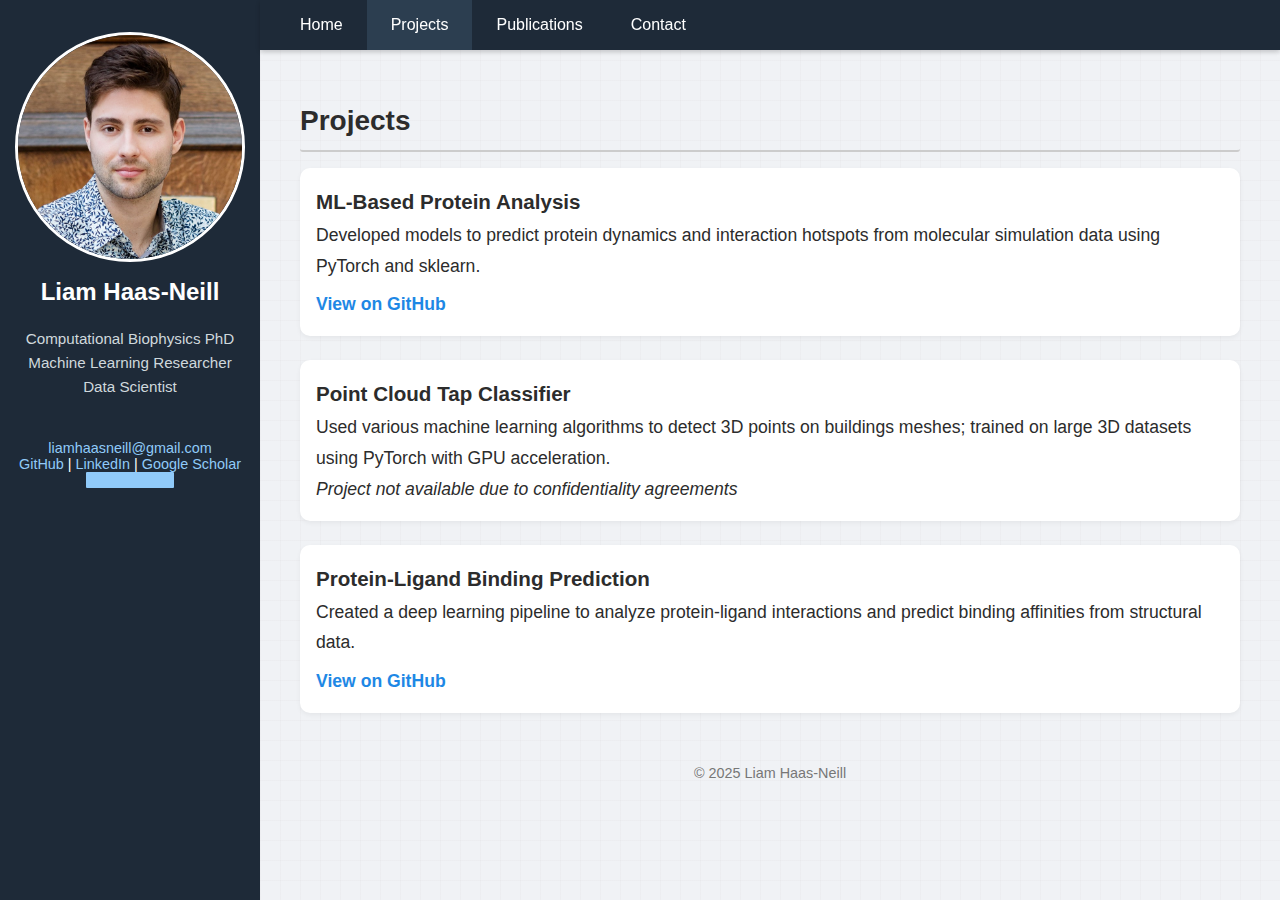
==== projects.html @ 7df63f53 "Add files via upload" ====
<!DOCTYPE html>
<html lang="en">
<head>
  <meta charset="UTF-8" />
  <meta name="viewport" content="width=device-width, initial-scale=1.0"/>
  <title>Projects | Liam Haas-Neill</title>
  <link rel="stylesheet" href="style.css" />
  <script src="script.js" defer></script>
</head>
<body>
<nav class="navbar">
  <a href="index.html">About</a>
  <a href="projects.html">Projects</a>
  <a href="publications.html">Publications</a>
</nav>
  <div class="sidebar">
    <img src="images/profile.png" alt="Profile photo" class="profile-pic"/>
    <h1>Liam Haas-Neill</h1>
    <ul class="titles">
      <li>Computational Biophysics PhD</li>
      <li>Machine Learning Researcher</li>
      <li>Data Scientist</li>
    </ul>

    <div class="contact-info">
      <p><a href="mailto:liamhaasneill@gmail.com">liamhaasneill@gmail.com</a></p>
      <p>
        <a href="https://github.com/liamhn" target="_blank">GitHub</a> |
        <a href="https://linkedin.com/in/liamhaasneill" target="_blank">LinkedIn</a> |
        <a href="https://scholar.google.com/citations?user=Box_NB0AAAAJ&hl=en" target="_blank">Google Scholar</a>
      </p>
      <a class="resume-button" href="documents/LiamHaasNeillFullCV_11-04-2025.pdf" target="_blank" download>Download CV</a>
    </div>
  </div>

  <nav class="navbar">
    <a href="index.html">Home</a>
    <a href="projects.html" class="active">Projects</a>
    <a href="publications.html">Publications</a>
    <a href="contact.html">Contact</a>
  </nav>

  <div class="main-content">
    <section id="projects">
      <h2>Projects</h2>
      
      <div class="project">
        <h3>ML-Based Protein Analysis</h3>
        <p>Developed models to predict protein dynamics and interaction hotspots from molecular simulation data using PyTorch and sklearn.</p>
        <a href="https://github.com/liamhn/project1" target="_blank">View on GitHub</a>
      </div>

      <div class="project">
        <h3>Point Cloud Tap Classifier</h3>
        <p>Used various machine learning algorithms to detect 3D points on buildings meshes; trained on large 3D datasets using PyTorch with GPU acceleration.</p>
        <p><i>Project not available due to confidentiality agreements</i></p>
      </div>
      
      <div class="project">
        <h3>Protein-Ligand Binding Prediction</h3>
        <p>Created a deep learning pipeline to analyze protein-ligand interactions and predict binding affinities from structural data.</p>
        <a href="https://github.com/liamhn/binding-prediction" target="_blank">View on GitHub</a>
      </div>
    </section>

    <footer>
      <p>&copy; 2025 Liam Haas-Neill</p>
    </footer>
  </div>
</body>
</html>
---- style.css ----
/* Global Reset */
* {
  box-sizing: border-box;
  margin: 0;
  padding: 0;
}

body {
  display: flex;
  min-height: 100vh;
  font-family: 'Segoe UI', 'Helvetica Neue', sans-serif;
  background-color: #f0f2f5;
  background-image: linear-gradient(to right, rgba(200, 200, 200, 0.1) 1px, transparent 1px),
                    linear-gradient(to bottom, rgba(200, 200, 200, 0.1) 1px, transparent 1px);
  background-size: 20px 20px;
  color: #2c2c2c;
}

/* Sidebar */
.sidebar {
  width: 260px;
  background-color: #1e2a38;
  color: white;
  padding: 2rem 1rem;
  display: flex;
  flex-direction: column;
  align-items: center;
  position: fixed;
  top: 0;
  bottom: 0;
  left: 0;
}

.profile-pic {
  width: 230px;
  height: 230px;
  border-radius: 50%;
  object-fit: cover;
  margin-bottom: 1rem;
  border: 3px solid white;
}

.sidebar h1 {
  font-size: 1.5rem;
  margin-bottom: 0.8rem;
  text-align: center;
}

.titles {
  list-style: none;
  padding-left: 0;
  margin: 0.5rem 0 1.5rem;
  text-align: center;
  font-size: 0.95rem;
  line-height: 1.6;
  color: #cfd8dc;
}

.contact-info {
  font-size: 0.9rem;
  text-align: center;
  margin-top: 1rem;
}

.contact-info a {
  color: #90caf9;
  text-decoration: none;
  font-weight: 500;
}

.contact-info a:hover {
  color: #ffffff;
}

.resume-button {
  background-color: #90caf9;
  color: #1e2a38; /* matches sidebar text color, more readable */
  text-decoration: none;
  font-weight: bold;
  border-radius: 1px;
}

.resume-button:hover {
  background-color: #64b5f6;
  color: #1e2a38;
}

/* Navigation Bar */
.navbar {
  background-color: #1e2a38;
  position: fixed;
  top: 0;
  right: 0;
  left: 260px; /* Align with sidebar width */
  z-index: 100;
  display: flex;
  justify-content: flex-start;
  padding: 0 1rem;
  box-shadow: 0 2px 5px rgba(0,0,0,0.1);
}

.navbar a {
  display: inline-block;
  color: white;
  text-decoration: none;
  padding: 1rem 1.5rem;
  font-weight: 500;
  transition: background-color 0.2s;
}

.navbar a:hover, .navbar a.active {
  background-color: #2c3e50;
}

/* Main Content */
.main-content {
  margin-left: 260px;
  margin-top: 3.5rem; /* Add top margin for navbar */
  padding: 2.5rem;
  flex: 1;
  font-size: 1.1rem;
  line-height: 1.75;
}

section {
  margin-bottom: 3rem;
}

h2 {
  font-size: 1.75rem;
  margin-bottom: 1rem;
  border-bottom: 2px solid #ccc;
  padding-bottom: 0.3rem;
  border-radius: 3px;
}

.project {
  background-color: white;
  padding: 1rem;
  margin-bottom: 1.5rem;
  border-radius: 10px;
  box-shadow: 0 2px 5px rgba(0,0,0,0.05);
}

.project a {
  display: inline-block;
  margin-top: 0.5rem;
  text-decoration: none;
  color: #1e88e5;
  font-weight: bold;
}

footer {
  text-align: center;
  font-size: 0.9rem;
  color: #777;
  margin-top: 2rem;
}

/* Mobile Responsiveness */
@media screen and (max-width: 768px) {
  body {
    flex-direction: column;
  }
  
  .sidebar {
    position: relative;
    width: 100%;
    padding: 1.5rem 1rem;
  }
  
  .profile-pic {
    width: 150px;
    height: 150px;
  }
  
  .main-content {
    margin-left: 0;
    margin-top: 3rem;
    padding: 1.5rem;
  }
  
  .navbar {
    left: 0;
    justify-content: center;
  }
  
  .navbar a {
    padding: 0.8rem 1rem;
    font-size: 0.9rem;
  }
}
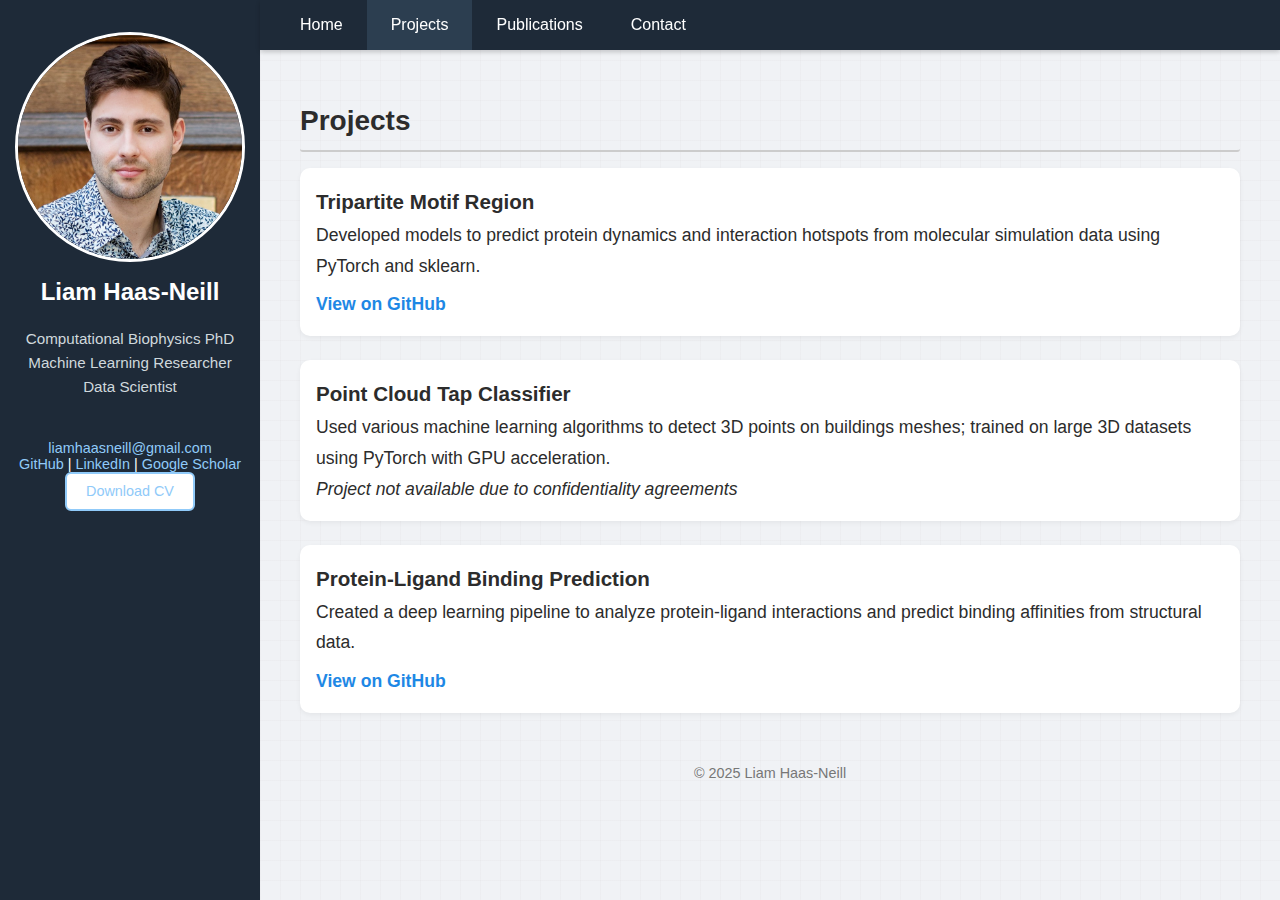
==== commit fcb84656: "Add files via upload" ====
--- a/projects.html
+++ b/projects.html
@@ -45,7 +45,7 @@
       <h2>Projects</h2>
       
       <div class="project">
-        <h3>ML-Based Protein Analysis</h3>
+        <h3>Tripartite Motif Region</h3>
         <p>Developed models to predict protein dynamics and interaction hotspots from molecular simulation data using PyTorch and sklearn.</p>
         <a href="https://github.com/liamhn/project1" target="_blank">View on GitHub</a>
       </div>
--- a/style.css
+++ b/style.css
@@ -73,18 +73,21 @@
 }
 
 .resume-button {
-  background-color: #90caf9;
-  color: #1e2a38; /* matches sidebar text color, more readable */
+  display: inline-block;
+  padding: 0.6rem 1.2rem;
+  background-color: #ffffff;
+  color: #1e2a38;
+  border: 2px solid #90caf9;
+  border-radius: 6px;
+  font-weight: 600;
   text-decoration: none;
-  font-weight: bold;
-  border-radius: 1px;
+  transition: background-color 0.3s, color 0.3s;
 }
 
 .resume-button:hover {
-  background-color: #64b5f6;
-  color: #1e2a38;
+  background-color: #90caf9;
+  color: #ffffff;
 }
-
 /* Navigation Bar */
 .navbar {
   background-color: #1e2a38;
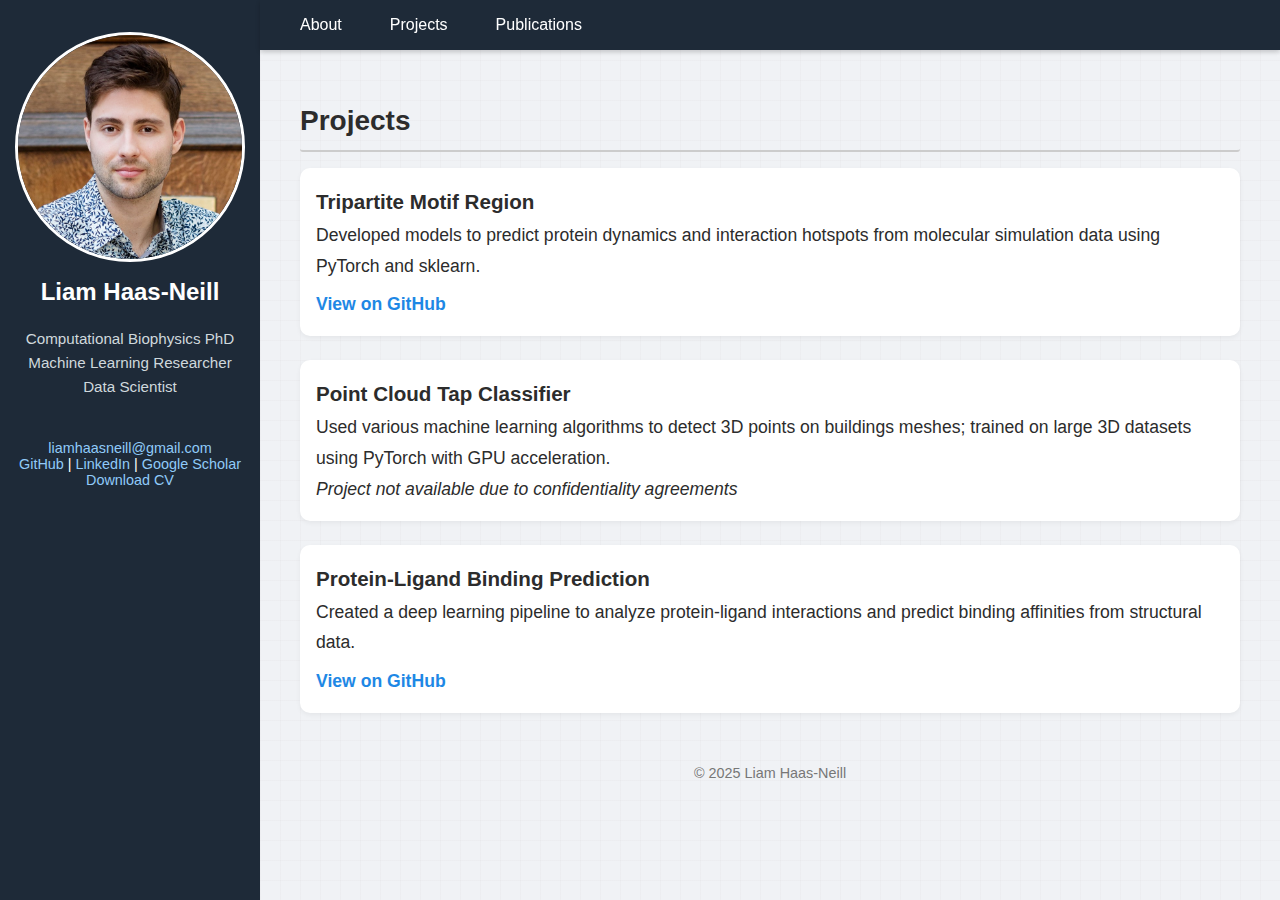
==== commit 661d9191: "Add files via upload" ====
--- a/projects.html
+++ b/projects.html
@@ -34,10 +34,9 @@
   </div>
 
   <nav class="navbar">
-    <a href="index.html">Home</a>
-    <a href="projects.html" class="active">Projects</a>
-    <a href="publications.html">Publications</a>
-    <a href="contact.html">Contact</a>
+	<a href="./index.html">About</a>
+	<a href="./projects.html">Projects</a>
+	<a href="./publications.html">Publications</a>
   </nav>
 
   <div class="main-content">
--- a/style.css
+++ b/style.css
@@ -73,21 +73,21 @@
 }
 
 .resume-button {
-  display: inline-block;
-  padding: 0.6rem 1.2rem;
-  background-color: #ffffff;
-  color: #1e2a38;
-  border: 2px solid #90caf9;
-  border-radius: 6px;
-  font-weight: 600;
+  background: none;
+  border: none;
+  padding: 0;
+  color: #90caf9;
+  font-size: 0.9rem;
+  font-weight: 500;
   text-decoration: none;
-  transition: background-color 0.3s, color 0.3s;
+  cursor: pointer;
 }
 
 .resume-button:hover {
-  background-color: #90caf9;
   color: #ffffff;
+  text-decoration: underline;
 }
+
 /* Navigation Bar */
 .navbar {
   background-color: #1e2a38;
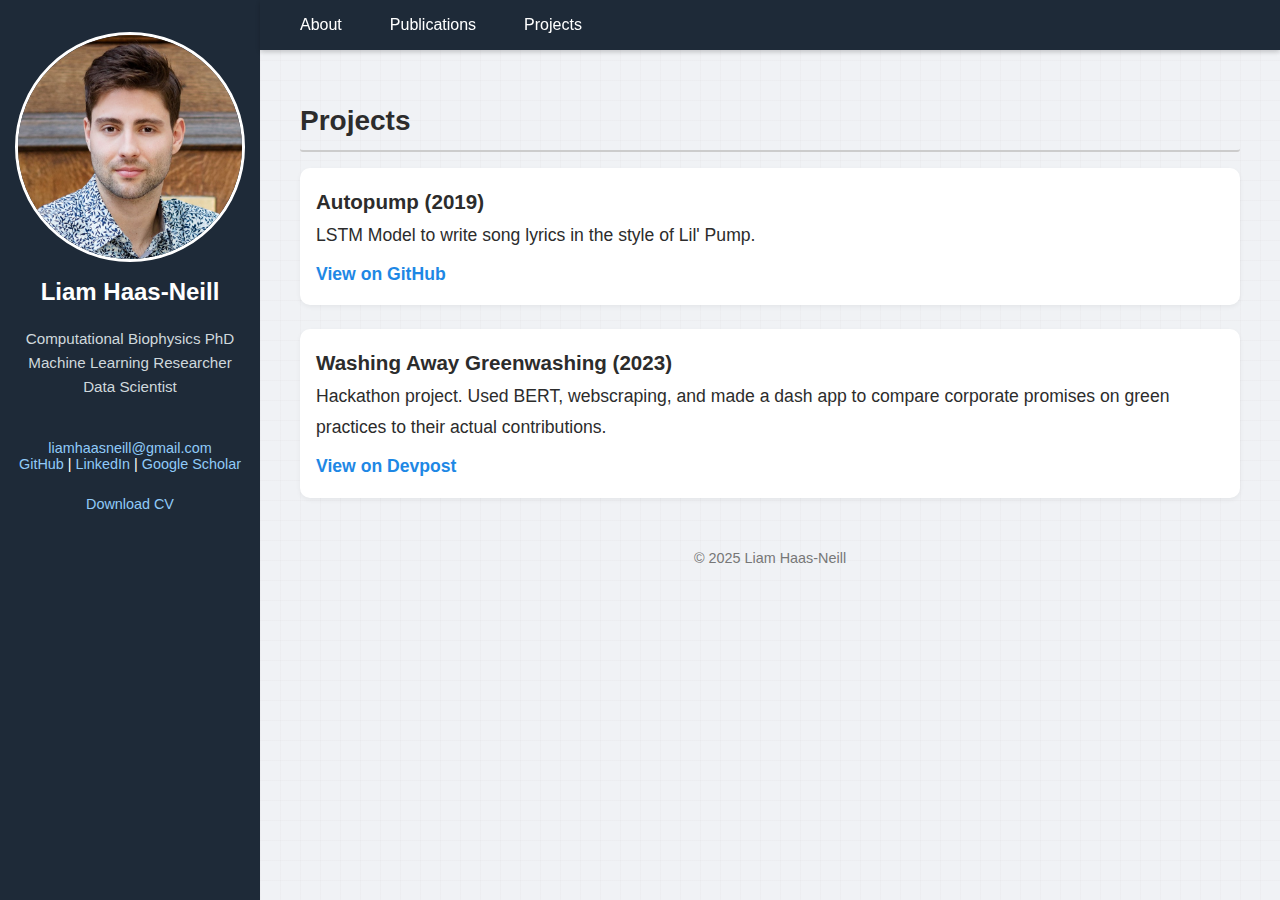
==== commit 5f63bd07: "Add files via upload" ====
--- a/projects.html
+++ b/projects.html
@@ -8,11 +8,11 @@
   <script src="script.js" defer></script>
 </head>
 <body>
-<nav class="navbar">
-  <a href="index.html">About</a>
-  <a href="projects.html">Projects</a>
-  <a href="publications.html">Publications</a>
-</nav>
+	<nav class="navbar">
+		<a href="./index.html">About</a>
+		<a href="./publications.html">Publications</a>
+		<a href="./projects.html">Projects</a>
+	</nav>
   <div class="sidebar">
     <img src="images/profile.png" alt="Profile photo" class="profile-pic"/>
     <h1>Liam Haas-Neill</h1>
@@ -33,33 +33,28 @@
     </div>
   </div>
 
-  <nav class="navbar">
-	<a href="./index.html">About</a>
-	<a href="./projects.html">Projects</a>
-	<a href="./publications.html">Publications</a>
-  </nav>
+	<nav class="navbar">
+		<a href="./index.html">About</a>
+		<a href="./publications.html">Publications</a>
+		<a href="./projects.html">Projects</a>
+	</nav>
 
   <div class="main-content">
     <section id="projects">
       <h2>Projects</h2>
       
       <div class="project">
-        <h3>Tripartite Motif Region</h3>
-        <p>Developed models to predict protein dynamics and interaction hotspots from molecular simulation data using PyTorch and sklearn.</p>
-        <a href="https://github.com/liamhn/project1" target="_blank">View on GitHub</a>
+        <h3>Autopump (2019)</h3>
+        <p>LSTM Model to write song lyrics in the style of Lil' Pump.</p>
+        <a href="https://github.com/liamhn/AutoPump" target="_blank">View on GitHub</a>
       </div>
 
       <div class="project">
-        <h3>Point Cloud Tap Classifier</h3>
-        <p>Used various machine learning algorithms to detect 3D points on buildings meshes; trained on large 3D datasets using PyTorch with GPU acceleration.</p>
-        <p><i>Project not available due to confidentiality agreements</i></p>
+        <h3>Washing Away Greenwashing (2023)</h3>
+        <p>Hackathon project. Used BERT, webscraping, and made a dash app to compare corporate promises on green practices to their actual contributions.</p>
+        <a href="https://devpost.com/software/washing-away-greenwashing" target="_blank">View on Devpost</a>
       </div>
       
-      <div class="project">
-        <h3>Protein-Ligand Binding Prediction</h3>
-        <p>Created a deep learning pipeline to analyze protein-ligand interactions and predict binding affinities from structural data.</p>
-        <a href="https://github.com/liamhn/binding-prediction" target="_blank">View on GitHub</a>
-      </div>
     </section>
 
     <footer>
--- a/style.css
+++ b/style.css
@@ -73,9 +73,11 @@
 }
 
 .resume-button {
+  display: inline-block;
+  margin-top: 1rem; /* Add space above the CV button */
+  padding: 0.5rem 1rem;
   background: none;
   border: none;
-  padding: 0;
   color: #90caf9;
   font-size: 0.9rem;
   font-weight: 500;
@@ -160,6 +162,32 @@
   margin-top: 2rem;
 }
 
+.project-content {
+  display: flex;
+  justify-content: space-between; /* Makes sure there's space between the text and the image */
+  align-items: flex-start;
+  gap: 20px;
+  flex-wrap: wrap;
+}
+
+.project-text {
+  flex: 1;
+  max-width: 60%;
+}
+
+.project-image-wrapper {
+  flex-shrink: 0;
+  width: 400px; /* Adjust this to make the image larger */
+  align-self: flex-start; /* Aligns the image to the top */
+}
+
+.project-image-right {
+  width: 100%;
+  height: auto;
+  border-radius: 8px;
+  box-shadow: 0 2px 5px rgba(0,0,0,0.1);
+}
+
 /* Mobile Responsiveness */
 @media screen and (max-width: 768px) {
   body {
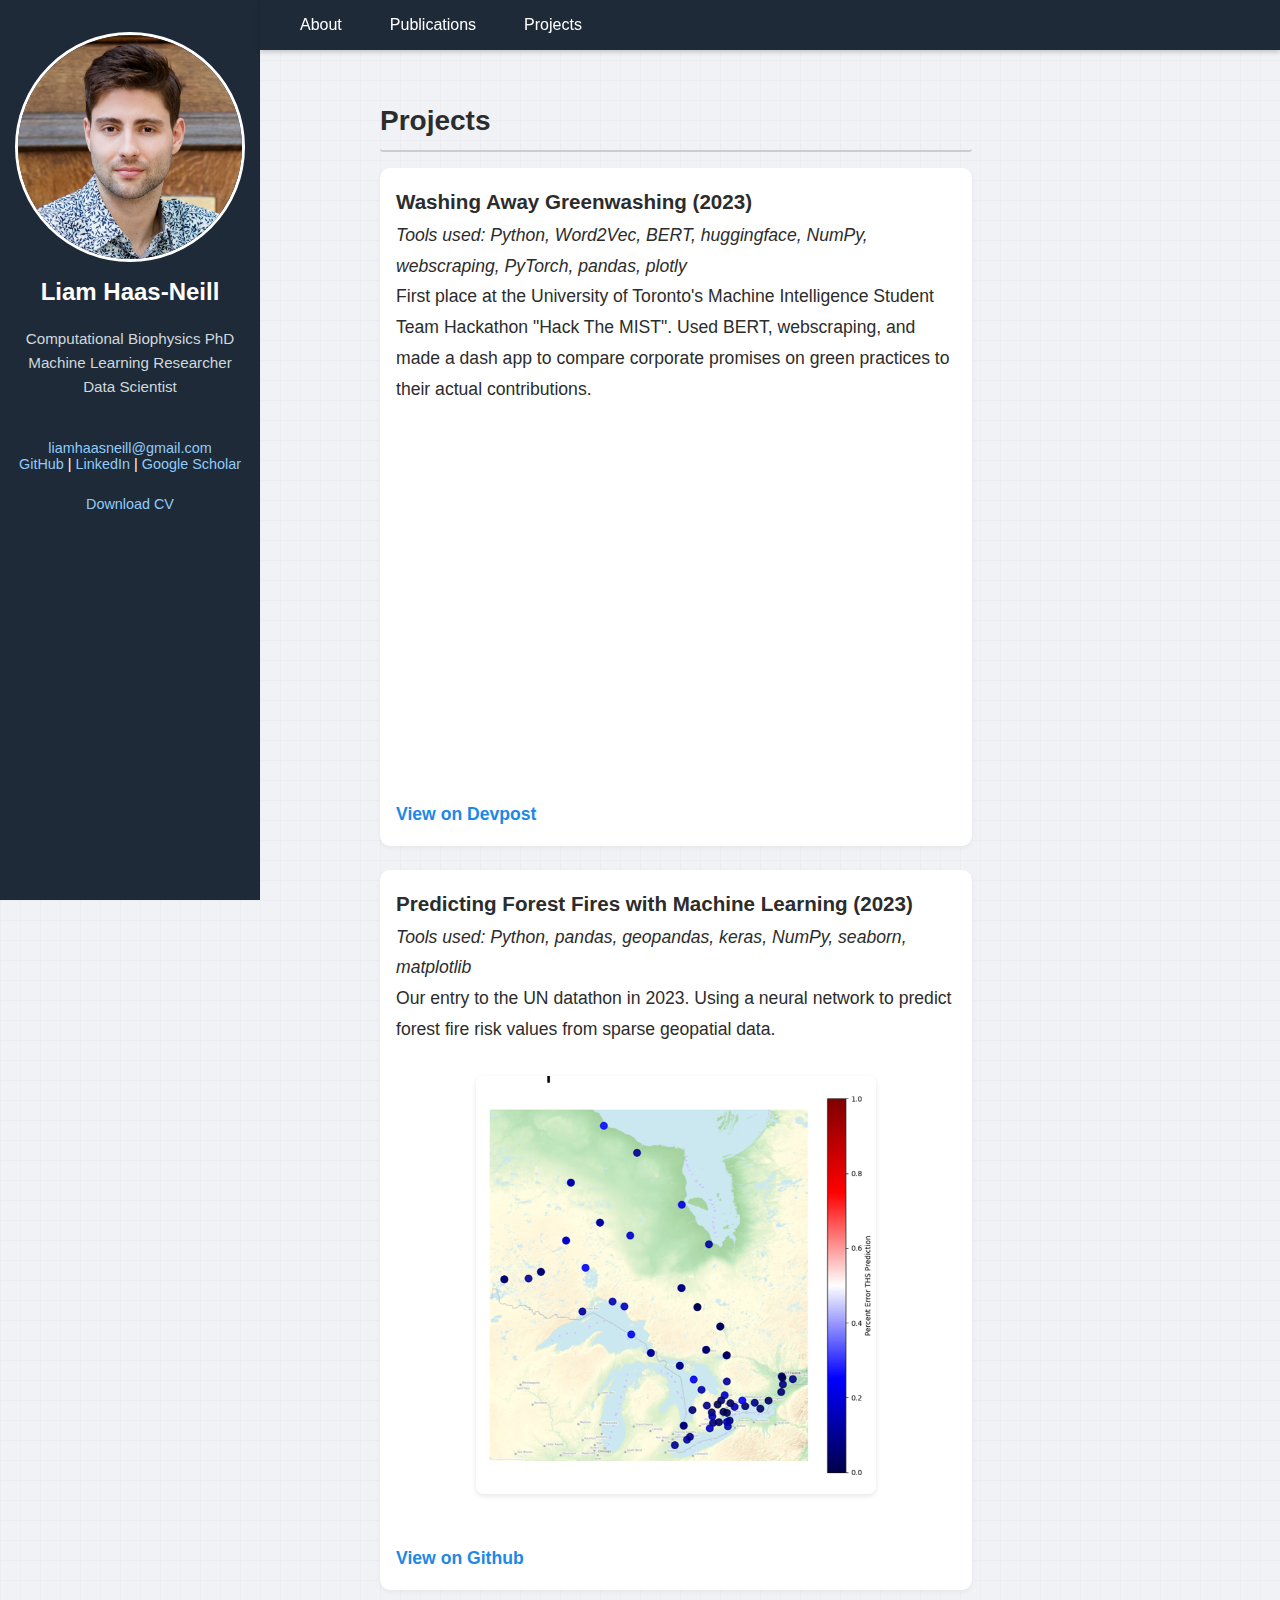
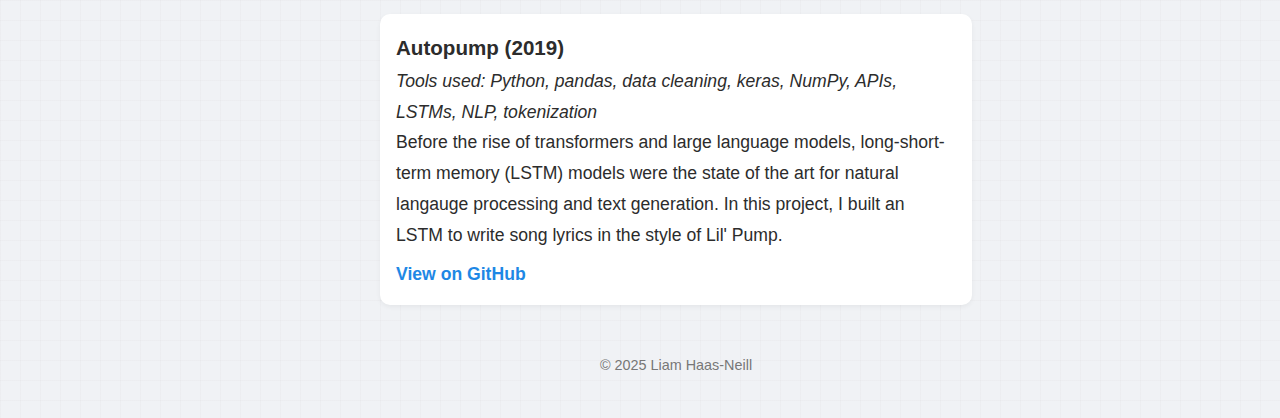
==== commit 9ce45a6c: "Add files via upload" ====
--- a/projects.html
+++ b/projects.html
@@ -44,17 +44,32 @@
       <h2>Projects</h2>
       
       <div class="project">
-        <h3>Autopump (2019)</h3>
-        <p>LSTM Model to write song lyrics in the style of Lil' Pump.</p>
-        <a href="https://github.com/liamhn/AutoPump" target="_blank">View on GitHub</a>
+        <h3>Washing Away Greenwashing (2023)</h3>
+	<p><i>Tools used: Python, Word2Vec, BERT, huggingface, NumPy, webscraping, PyTorch, pandas, plotly</i><br>
+        <p>First place at the University of Toronto's Machine Intelligence Student Team Hackathon "Hack The MIST". Used BERT, webscraping, and made a dash app to compare corporate promises on green practices to their actual contributions.</p>
+	<br><center><iframe width="560" height="315" src="https://www.youtube.com/embed/axcZArAuShQ?si=hEI1Az0GzTmDX4P9" title="YouTube video player" frameborder="0" allow="accelerometer; autoplay; clipboard-write; encrypted-media; gyroscope; picture-in-picture; web-share" referrerpolicy="strict-origin-when-cross-origin" allowfullscreen></iframe></center><br>
+        <a href="https://devpost.com/software/washing-away-greenwashing" target="_blank">View on Devpost</a>
       </div>
 
       <div class="project">
-        <h3>Washing Away Greenwashing (2023)</h3>
-        <p>Hackathon project. Used BERT, webscraping, and made a dash app to compare corporate promises on green practices to their actual contributions.</p>
-        <a href="https://devpost.com/software/washing-away-greenwashing" target="_blank">View on Devpost</a>
+        <h3>Predicting Forest Fires with Machine Learning (2023)</h3>
+	<p><i>Tools used: Python, pandas, geopandas, keras, NumPy, seaborn, matplotlib </i><br>
+        <p> Our entry to the UN datathon in 2023. Using a neural network to predict forest fire risk values from sparse geopatial data. </p>
+	<br><center><div class="project-image-wrapper">
+      <img src="images/forestfireimage.png" alt="geospatial fire risk prediction error" class="project-image-right" />
+    </div></center><br>
+        <a href="https://github.com/liamhn/UN-Datathon-2023" target="_blank">View on Github</a>
       </div>
       
+      <div class="project">
+        <h3>Autopump (2019)</h3>
+	<p><i>Tools used: Python, pandas, data cleaning, keras, NumPy, APIs, LSTMs, NLP, tokenization </i><br>
+        <p>Before the rise of transformers and large language models, long-short-term memory (LSTM) models were the state of the art for natural langauge processing and text generation. In this project, I built an LSTM to write song lyrics in the style of Lil' Pump.</p>
+        
+
+
+	<a href="https://github.com/liamhn/AutoPump" target="_blank">View on GitHub</a>
+      </div>
     </section>
 
     <footer>
--- a/style.css
+++ b/style.css
@@ -119,7 +119,8 @@
 
 /* Main Content */
 .main-content {
-  margin-left: 260px;
+  margin-left: 340px;
+  margin-right: 340px;
   margin-top: 3.5rem; /* Add top margin for navbar */
   padding: 2.5rem;
   flex: 1;
